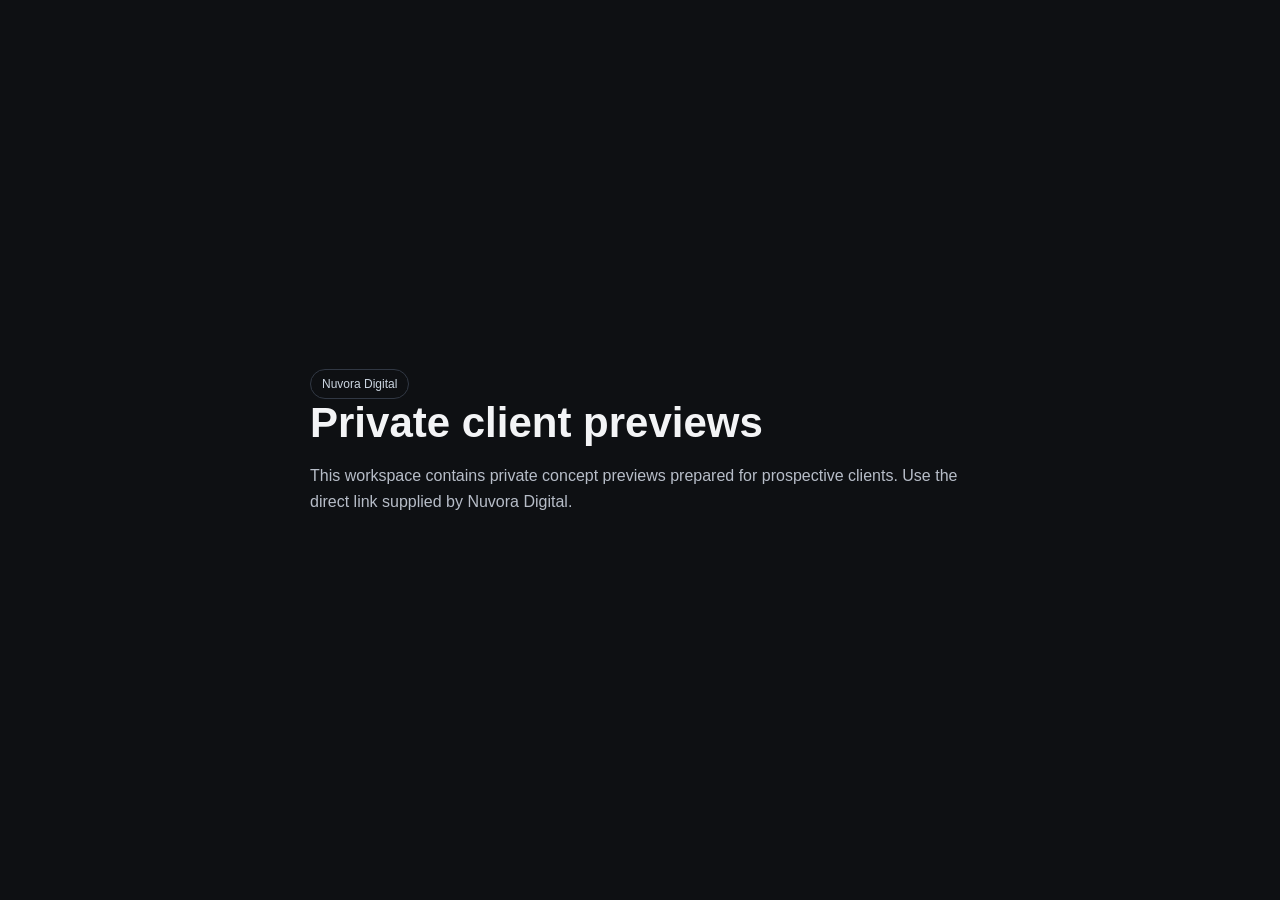
==== index.html @ 1f3d2f2a "Initialize Nuvora client previews" ====
<!doctype html><html lang="en"><head><meta charset="utf-8"><meta name="viewport" content="width=device-width,initial-scale=1"><meta name="robots" content="noindex,nofollow"><title>Nuvora Private Previews</title><style>body{font-family:Arial,sans-serif;margin:0;background:#0e1013;color:#f3f4f6;display:grid;min-height:100vh;place-items:center}.box{max-width:660px;padding:48px}h1{font-size:42px;margin:0 0 14px}p{line-height:1.65;color:#b7bdc8}.tag{display:inline-block;border:1px solid #313844;border-radius:999px;padding:7px 11px;font-size:12px;color:#cbd5e1}</style></head><body><main class="box"><span class="tag">Nuvora Digital</span><h1>Private client previews</h1><p>This workspace contains private concept previews prepared for prospective clients. Use the direct link supplied by Nuvora Digital.</p></main></body></html>
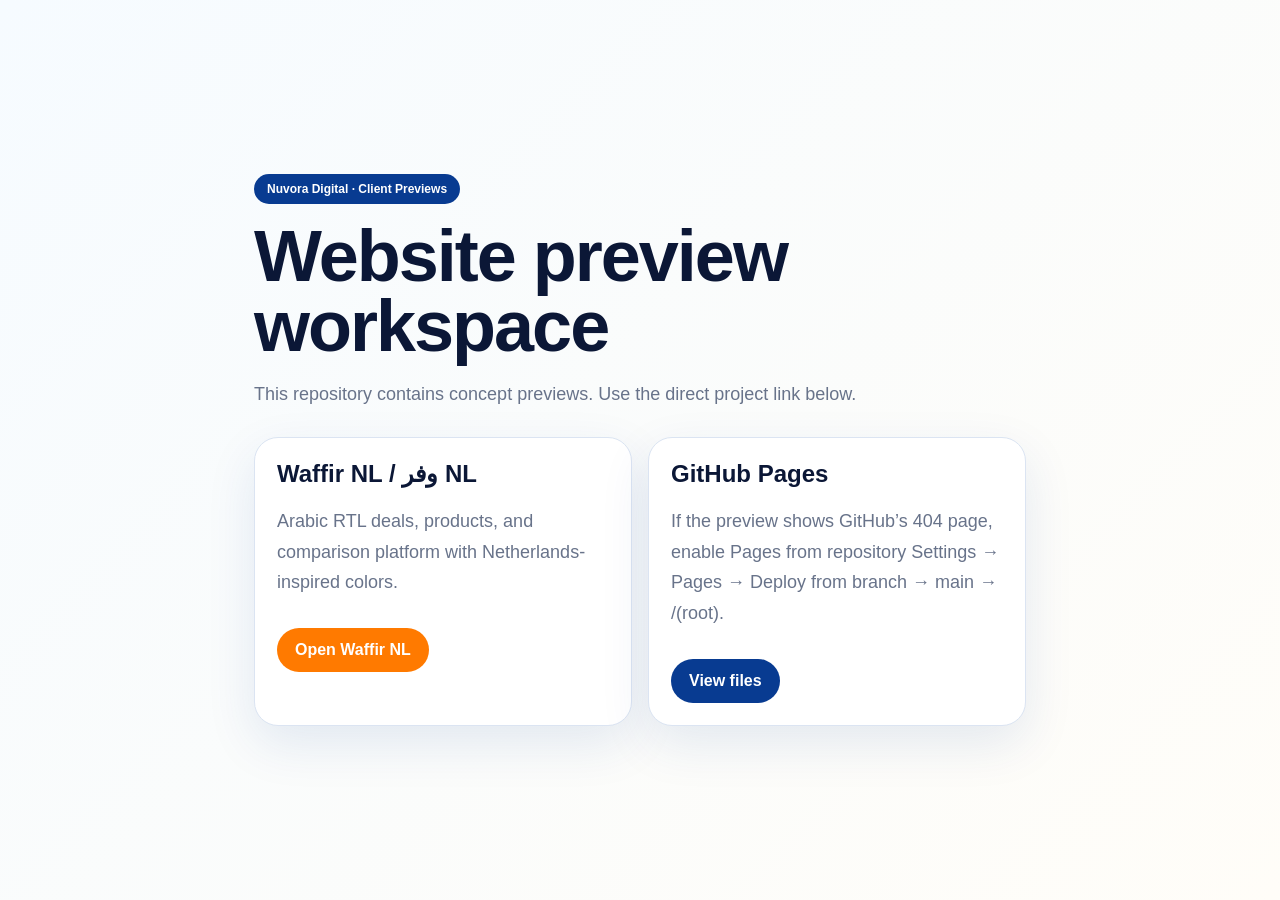
==== commit 2fd499b0: "Add Waffir NL preview link to root index" ====
--- a/index.html
+++ b/index.html
@@ -1 +1,31 @@
-<!doctype html><html lang="en"><head><meta charset="utf-8"><meta name="viewport" content="width=device-width,initial-scale=1"><meta name="robots" content="noindex,nofollow"><title>Nuvora Private Previews</title><style>body{font-family:Arial,sans-serif;margin:0;background:#0e1013;color:#f3f4f6;display:grid;min-height:100vh;place-items:center}.box{max-width:660px;padding:48px}h1{font-size:42px;margin:0 0 14px}p{line-height:1.65;color:#b7bdc8}.tag{display:inline-block;border:1px solid #313844;border-radius:999px;padding:7px 11px;font-size:12px;color:#cbd5e1}</style></head><body><main class="box"><span class="tag">Nuvora Digital</span><h1>Private client previews</h1><p>This workspace contains private concept previews prepared for prospective clients. Use the direct link supplied by Nuvora Digital.</p></main></body></html>+<!doctype html>
+<html lang="en">
+<head>
+  <meta charset="utf-8">
+  <meta name="viewport" content="width=device-width,initial-scale=1">
+  <meta name="robots" content="noindex,nofollow">
+  <title>Nuvora Previews</title>
+  <style>
+    :root{--blue:#083b91;--orange:#ff7a00;--red:#e63946;--ink:#0b1736;--muted:#68738a;--paper:#fffdf8;--line:#dbe4f2}*{box-sizing:border-box}body{font-family:Arial,sans-serif;margin:0;background:linear-gradient(135deg,#f6fbff,#fffdf8);color:var(--ink);min-height:100vh;display:grid;place-items:center}.box{max-width:820px;padding:48px 24px}.tag{display:inline-block;background:var(--blue);color:#fff;border-radius:999px;padding:8px 13px;font-size:12px;font-weight:800}h1{font-size:clamp(38px,6vw,72px);line-height:.96;margin:18px 0 16px;letter-spacing:-2px}p{line-height:1.7;color:var(--muted);font-size:18px}.cards{display:grid;grid-template-columns:repeat(auto-fit,minmax(240px,1fr));gap:16px;margin-top:28px}.card{background:#fff;border:1px solid var(--line);border-radius:24px;padding:22px;box-shadow:0 18px 50px rgba(8,59,145,.1)}.card h2{margin:0 0 8px}.btn{display:inline-block;margin-top:12px;background:var(--orange);color:#fff;padding:13px 18px;border-radius:999px;font-weight:900;text-decoration:none}.btn.secondary{background:var(--blue)}
+  </style>
+</head>
+<body>
+  <main class="box">
+    <span class="tag">Nuvora Digital · Client Previews</span>
+    <h1>Website preview workspace</h1>
+    <p>This repository contains concept previews. Use the direct project link below.</p>
+    <section class="cards">
+      <article class="card">
+        <h2>Waffir NL / وفر NL</h2>
+        <p>Arabic RTL deals, products, and comparison platform with Netherlands-inspired colors.</p>
+        <a class="btn" href="waffir-nl/">Open Waffir NL</a>
+      </article>
+      <article class="card">
+        <h2>GitHub Pages</h2>
+        <p>If the preview shows GitHub’s 404 page, enable Pages from repository Settings → Pages → Deploy from branch → main → /(root).</p>
+        <a class="btn secondary" href="https://github.com/nuvora-webpro/nuvora-previews/tree/main/waffir-nl">View files</a>
+      </article>
+    </section>
+  </main>
+</body>
+</html>
